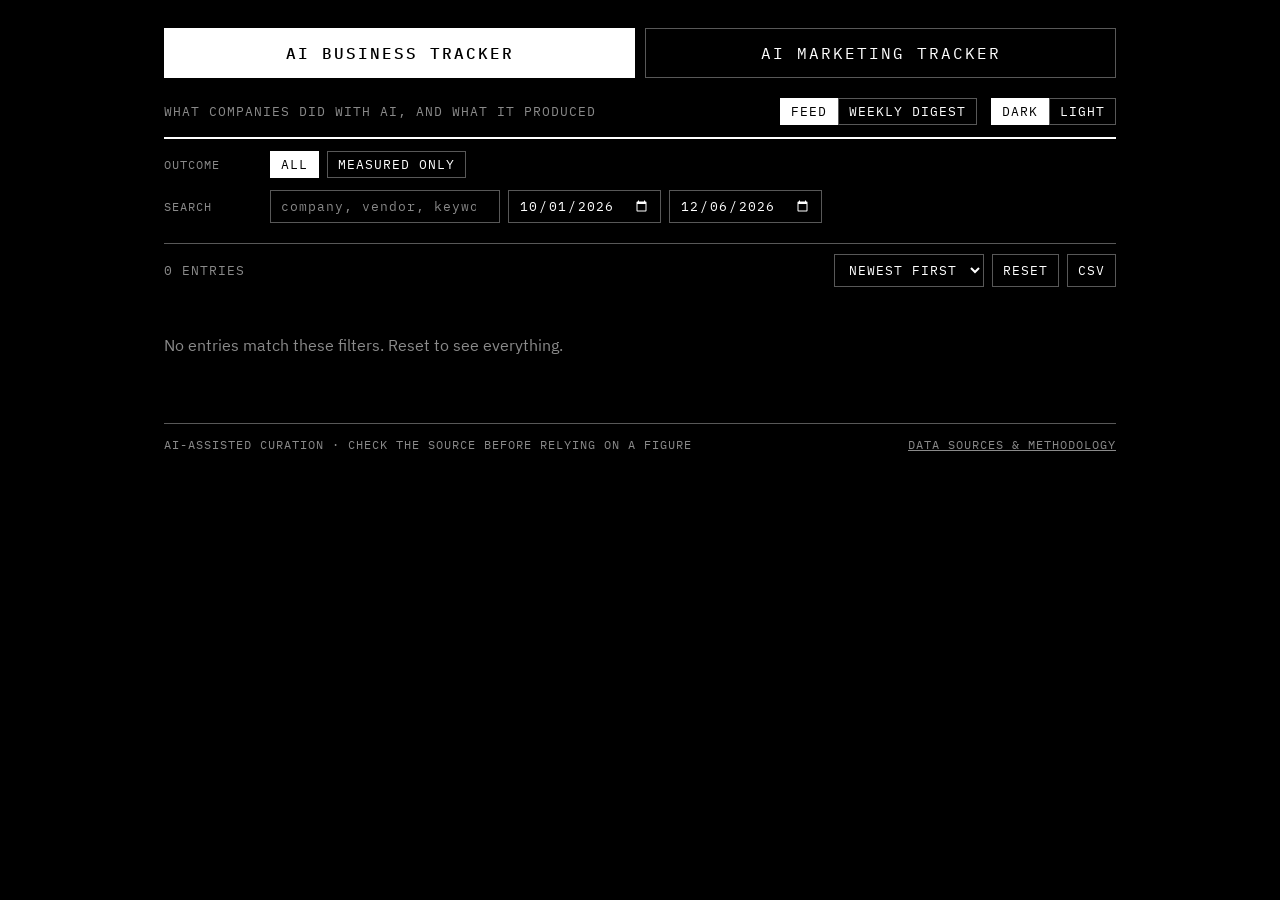
==== index.html @ cc0e954e "AI Business Tracker + AI Marketing Tracker Two trackers in one static site: a filtered feed of dated" ====
<!DOCTYPE html>
<html lang="en" data-theme="dark">
<head>
  <meta charset="UTF-8" />
  <meta name="viewport" content="width=device-width, initial-scale=1.0" />
  <title>AI Business Tracker — AI use cases, investments and marketing in global business</title>
  <meta name="description" content="A daily feed of AI use cases, programme investments and marketing moves across large global companies and the major technology vendors, with sources and measured outcomes." />
  <link rel="stylesheet" href="assets/styles.css" />
</head>
<body>
  <div class="wrap">

    <nav class="trackers" aria-label="Choose tracker">
      <button type="button" data-tracker="business" aria-pressed="true">AI BUSINESS TRACKER</button>
      <button type="button" data-tracker="marketing" aria-pressed="false">AI MARKETING TRACKER</button>
    </nav>

    <header class="masthead">
      <span class="strap" id="strap">What companies did with AI, and what it produced</span>
      <div class="toggles">
        <div class="group" role="group" aria-label="View">
          <button type="button" class="chip" data-view="feed" aria-pressed="true">FEED</button>
          <button type="button" class="chip" data-view="digest" aria-pressed="false">WEEKLY DIGEST</button>
        </div>
        <div class="group" role="group" aria-label="Theme">
          <button type="button" class="chip" data-theme-set="dark" aria-pressed="true">DARK</button>
          <button type="button" class="chip" data-theme-set="light" aria-pressed="false">LIGHT</button>
        </div>
      </div>
    </header>

    <!-- FEED VIEW -->
    <section id="view-feed">
      <button type="button" class="chip filters-toggle" id="filters-toggle" aria-expanded="false" aria-controls="filters">FILTERS</button>

      <div id="filters">
        <div id="facets"></div>

        <div class="frow">
          <span class="flabel" id="lab-search">SEARCH</span>
          <div class="chips">
            <input type="search" id="q" placeholder="company, vendor, keyword" aria-labelledby="lab-search" />
            <input type="date" id="d1" min="2026-10-01" aria-label="From date" />
            <input type="date" id="d2" min="2026-10-01" aria-label="To date" />
          </div>
        </div>
      </div>

      <div class="statusbar">
        <span id="count">LOADING…</span>
        <span class="chips">
          <select id="sort" aria-label="Sort order">
            <option value="newest">NEWEST FIRST</option>
            <option value="oldest">OLDEST FIRST</option>
            <option value="company">COMPANY A&rarr;Z</option>
          </select>
          <button type="button" class="chip" id="reset">RESET</button>
          <button type="button" class="chip" id="csv">CSV</button>
        </span>
      </div>

      <div id="feed"></div>
    </section>

    <!-- DIGEST VIEW -->
    <section id="view-digest" hidden>
      <div class="frow">
        <span class="flabel">WEEK</span>
        <div class="chips">
          <button type="button" class="chip" id="week-prev" aria-label="Previous week">&#9666;</button>
          <span class="chip" id="week-label" aria-live="polite" style="cursor:default"></span>
          <button type="button" class="chip" id="week-next" aria-label="Next week">&#9656;</button>
        </div>
        <div class="chips group" role="group" aria-label="Digest language">
          <button type="button" class="chip" data-dlang="en" aria-pressed="true">EN</button>
          <button type="button" class="chip" data-dlang="ru" aria-pressed="false">RU</button>
        </div>
      </div>

      <div class="statusbar">
        <span id="digest-count"></span>
        <span class="chips">
          <button type="button" class="chip" id="copy-text">COPY AS TEXT</button>
          <button type="button" class="chip" id="copy-md">COPY AS MARKDOWN</button>
        </span>
      </div>

      <h2 class="digest-head" id="digest-head"></h2>
      <p class="digest-intro" id="digest-intro"></p>
      <p class="digest-note" id="digest-note" hidden></p>
      <ul class="digest-list" id="digest-list"></ul>
    </section>

    <footer class="foot">
      <span>AI-ASSISTED CURATION &#183; CHECK THE SOURCE BEFORE RELYING ON A FIGURE</span>
      <span><a href="sources.html">DATA SOURCES &amp; METHODOLOGY</a></span>
    </footer>
  </div>

  <script src="assets/app.js"></script>
</body>
</html>
---- assets/styles.css ----
/* AI Business / Marketing Tracker — signage typography, strict black and white. */

@font-face {
  font-family: "Plex Mono";
  src: url("fonts/plex-mono-latin-400.woff2") format("woff2");
  font-weight: 400;
  font-display: swap;
  unicode-range: U+0000-00FF, U+0131, U+0152-0153, U+2000-206F, U+2074, U+20AC, U+2122, U+2191, U+2192, U+2197, U+2212, U+2215, U+25B8, U+25C2, U+FEFF;
}
@font-face {
  font-family: "Plex Mono";
  src: url("fonts/plex-mono-cyrillic-400.woff2") format("woff2");
  font-weight: 400;
  font-display: swap;
  unicode-range: U+0301, U+0400-045F, U+0490-0491, U+04B0-04B1, U+2116;
}
@font-face {
  font-family: "Plex Mono";
  src: url("fonts/plex-mono-latin-500.woff2") format("woff2");
  font-weight: 500;
  font-display: swap;
  unicode-range: U+0000-00FF, U+0131, U+0152-0153, U+2000-206F, U+2074, U+20AC, U+2122, U+2191, U+2192, U+2197, U+2212, U+2215, U+25B8, U+25C2, U+FEFF;
}
@font-face {
  font-family: "Plex Mono";
  src: url("fonts/plex-mono-cyrillic-500.woff2") format("woff2");
  font-weight: 500;
  font-display: swap;
  unicode-range: U+0301, U+0400-045F, U+0490-0491, U+04B0-04B1, U+2116;
}
@font-face {
  font-family: "Plex Sans";
  src: url("fonts/plex-sans-latin-400.woff2") format("woff2");
  font-weight: 400;
  font-display: swap;
  unicode-range: U+0000-00FF, U+0131, U+0152-0153, U+2000-206F, U+2074, U+20AC, U+2122, U+2212, U+2215, U+FEFF;
}
@font-face {
  font-family: "Plex Sans";
  src: url("fonts/plex-sans-cyrillic-400.woff2") format("woff2");
  font-weight: 400;
  font-display: swap;
  unicode-range: U+0301, U+0400-045F, U+0490-0491, U+04B0-04B1, U+2116;
}
@font-face {
  font-family: "Plex Sans";
  src: url("fonts/plex-sans-latin-500.woff2") format("woff2");
  font-weight: 500;
  font-display: swap;
  unicode-range: U+0000-00FF, U+0131, U+0152-0153, U+2000-206F, U+2074, U+20AC, U+2122, U+2212, U+2215, U+FEFF;
}
@font-face {
  font-family: "Plex Sans";
  src: url("fonts/plex-sans-cyrillic-500.woff2") format("woff2");
  font-weight: 500;
  font-display: swap;
  unicode-range: U+0301, U+0400-045F, U+0490-0491, U+04B0-04B1, U+2116;
}

:root {
  --font-mono: "Plex Mono", ui-monospace, "SF Mono", "Cascadia Mono", Consolas, monospace;
  --font-sans: "Plex Sans", system-ui, -apple-system, sans-serif;

  /* Dark is the default. */
  --bg: #000;
  --fg: #fff;
  --dim: #8a8a8a;
  --rule: #585858;
  --rule-strong: #8a8a8a;
}

/* Light mode is deliberately NOT a mirror of dark: secondary text goes
   near-black, because light grey on white is unreadable. Hierarchy comes
   from size and letter-spacing instead. */
html[data-theme="light"] {
  --bg: #fff;
  --fg: #000;
  --dim: #2a2a2a;
  --rule: #9a9a9a;
  --rule-strong: #4a4a4a;
}

* { box-sizing: border-box; }

html, body {
  margin: 0;
  padding: 0;
  background: var(--bg);
  color: var(--fg);
}

body {
  font-family: var(--font-mono);
  font-size: 16px;
  line-height: 1.5;
  -webkit-font-smoothing: antialiased;
}

.wrap {
  max-width: 1000px;
  margin: 0 auto;
  padding: 28px 24px 60px;
}

a { color: var(--dim); }
a:hover { color: var(--fg); }

.sans { font-family: var(--font-sans); }

/* ---------- tracker selector ---------- */

.trackers {
  display: flex;
  gap: 10px;
  margin-bottom: 20px;
}

.trackers button {
  flex: 1 1 0;
  min-width: 0;
  background: none;
  color: var(--fg);
  border: 1px solid var(--rule);
  font-family: var(--font-mono);
  font-size: 16px;
  letter-spacing: 2px;
  padding: 14px 12px;
  cursor: pointer;
  text-align: center;
}

.trackers button[aria-pressed="true"] {
  background: var(--fg);
  color: var(--bg);
  border-color: var(--fg);
  font-weight: 500;
}

/* ---------- header ---------- */

.masthead {
  display: flex;
  justify-content: space-between;
  align-items: baseline;
  gap: 14px;
  flex-wrap: wrap;
  border-bottom: 2px solid var(--fg);
  padding-bottom: 12px;
}

.strap {
  color: var(--dim);
  font-size: 13px;
  letter-spacing: 1px;
  text-transform: uppercase;
}

.toggles {
  display: flex;
  gap: 14px;
  align-items: center;
  flex-wrap: wrap;
}

.group { display: flex; }

/* ---------- chips ---------- */

.chip {
  background: none;
  color: var(--fg);
  border: 1px solid var(--rule);
  border-radius: 0;
  font-family: var(--font-mono);
  font-size: 13px;
  letter-spacing: 1px;
  padding: 4px 10px;
  cursor: pointer;
}

.chip:hover { border-color: var(--fg); }

.chip[aria-pressed="true"],
.chip.on {
  background: var(--fg);
  color: var(--bg);
  border-color: var(--fg);
}

.chip[disabled] { opacity: .45; cursor: default; }

.group .chip + .chip { border-left: none; }
.group .chip[aria-pressed="true"] + .chip { border-left: 1px solid var(--rule); }

/* ---------- filters ---------- */

.frow {
  display: flex;
  gap: 14px;
  align-items: baseline;
  margin-top: 12px;
}

.frow > .flabel {
  color: var(--dim);
  font-size: 12px;
  letter-spacing: 1px;
  flex: 0 0 92px;
  padding-top: 5px;
}

.chips {
  display: flex;
  gap: 8px;
  flex-wrap: wrap;
  min-width: 0;
}

.frow > .chips { flex: 1 1 auto; }

input[type="search"],
input[type="date"],
select {
  background: none;
  color: var(--fg);
  border: 1px solid var(--rule);
  border-radius: 0;
  font-family: var(--font-mono);
  font-size: 13px;
  letter-spacing: 1px;
  padding: 6px 10px;
}

input[type="search"] { min-width: 230px; }
input[type="search"]::placeholder { color: var(--dim); }
input[type="date"]::-webkit-calendar-picker-indicator { filter: invert(1); }
html[data-theme="light"] input[type="date"]::-webkit-calendar-picker-indicator { filter: none; }

.statusbar {
  display: flex;
  justify-content: space-between;
  align-items: center;
  gap: 14px;
  flex-wrap: wrap;
  border-top: 1px solid var(--rule);
  margin-top: 20px;
  padding-top: 10px;
  color: var(--dim);
  font-size: 13px;
  letter-spacing: 1px;
}

/* ---------- feed ---------- */

.entry {
  display: grid;
  grid-template-columns: 82px minmax(0, 1fr);
  gap: 18px;
  border-top: 1px dashed var(--rule);
  padding-top: 16px;
  margin-top: 16px;
}

.entry-date {
  color: var(--dim);
  font-size: 14px;
  letter-spacing: 1px;
  line-height: 1.45;
}

.entry-co {
  font-size: 18px;
  letter-spacing: 2px;
}

.entry-facets {
  color: var(--dim);
  font-size: 13px;
  letter-spacing: 1px;
}

.entry-body {
  font-family: var(--font-sans);
  font-size: 16px;
  line-height: 1.6;
  margin-top: 8px;
}

.field { margin-top: 12px; color: var(--dim); }
.field .flab { font-size: 12px; letter-spacing: 1px; display: block; }
.field .fval { font-family: var(--font-sans); font-size: 15px; line-height: 1.55; }

.field.outcome {
  border-left: 3px solid var(--rule-strong);
  padding-left: 12px;
}

.entry-links {
  display: flex;
  gap: 14px;
  align-items: center;
  flex-wrap: wrap;
  margin-top: 12px;
  font-size: 14px;
}

.share {
  font-size: 15px;
  line-height: 1;
  padding: 5px 11px;
}

.empty {
  font-family: var(--font-sans);
  font-size: 16px;
  color: var(--dim);
  padding: 30px 0;
}

/* ---------- digest ---------- */

.digest-head {
  font-family: var(--font-sans);
  font-size: 19px;
  font-weight: 500;
  line-height: 1.35;
  margin: 20px 0 0;
}

.digest-intro {
  font-family: var(--font-sans);
  font-size: 16px;
  line-height: 1.65;
  margin: 12px 0 0;
}

.digest-note {
  color: var(--dim);
  font-size: 12px;
  letter-spacing: 1px;
  margin-top: 12px;
}

.digest-list {
  font-family: var(--font-sans);
  font-size: 16px;
  line-height: 1.6;
  padding-left: 22px;
  margin-top: 16px;
}

.digest-list li { margin-bottom: 12px; }

.digest-group {
  list-style: none;
  margin-left: -22px;
  color: var(--dim);
  font-family: var(--font-mono);
  font-size: 12px;
  letter-spacing: 1px;
  margin-top: 18px;
  margin-bottom: 10px;
}

/* ---------- share modal ---------- */

.modal-backdrop {
  position: fixed;
  inset: 0;
  background: rgba(0, 0, 0, .72);
  display: flex;
  align-items: center;
  justify-content: center;
  padding: 24px;
  z-index: 50;
}

html[data-theme="light"] .modal-backdrop { background: rgba(0, 0, 0, .45); }

.modal {
  background: var(--bg);
  border: 1px solid var(--fg);
  max-width: 600px;
  width: 100%;
  max-height: 86vh;
  overflow-y: auto;
  padding: 20px;
}

.modal-head {
  display: flex;
  justify-content: space-between;
  align-items: center;
  gap: 12px;
  border-bottom: 1px solid var(--rule);
  padding-bottom: 10px;
}

.modal-title {
  color: var(--dim);
  font-size: 13px;
  letter-spacing: 1px;
}

.post {
  font-family: var(--font-sans);
  font-size: 16px;
  line-height: 1.65;
  margin-top: 16px;
}

.post-meta {
  font-family: var(--font-mono);
  font-size: 13px;
  letter-spacing: 1px;
  color: var(--dim);
}

.post h3 {
  font-size: 17px;
  font-weight: 500;
  line-height: 1.4;
  margin: 8px 0;
}

.post-url {
  font-family: var(--font-mono);
  font-size: 13px;
  color: var(--dim);
  word-break: break-all;
  margin-top: 12px;
}

.pending {
  font-family: var(--font-mono);
  font-size: 12px;
  letter-spacing: 1px;
  color: var(--dim);
  margin-top: 10px;
}

/* ---------- footer ---------- */

.foot {
  border-top: 1px solid var(--rule);
  margin-top: 36px;
  padding-top: 12px;
  color: var(--dim);
  font-size: 12px;
  letter-spacing: 1px;
  display: flex;
  justify-content: space-between;
  gap: 14px;
  flex-wrap: wrap;
}

/* The whole filter block is always open on a wide screen; on a phone it
   collapses so the feed is not pushed below a screenful of chips. */
.filters-toggle { display: none; }

/* ---------- mobile ---------- */

@media (max-width: 680px) {
  .wrap { padding: 18px 16px 48px; }

  .filters-toggle { display: block; width: 100%; margin-top: 14px; padding: 8px; }
  .filters-toggle[aria-expanded="false"] + #filters { display: none; }

  .trackers { flex-direction: column; }
  .trackers button { font-size: 14px; padding: 12px; }

  .frow { flex-direction: column; gap: 8px; }
  .frow > .flabel { flex: none; padding-top: 0; }

  input[type="search"] { min-width: 0; width: 100%; }

  .entry { grid-template-columns: 1fr; gap: 6px; }
  .entry-date { font-size: 13px; }
  .entry-co { font-size: 17px; letter-spacing: 1.5px; }
  .entry-facets { display: block; margin-top: 3px; }

  .modal-backdrop { padding: 12px; }
}
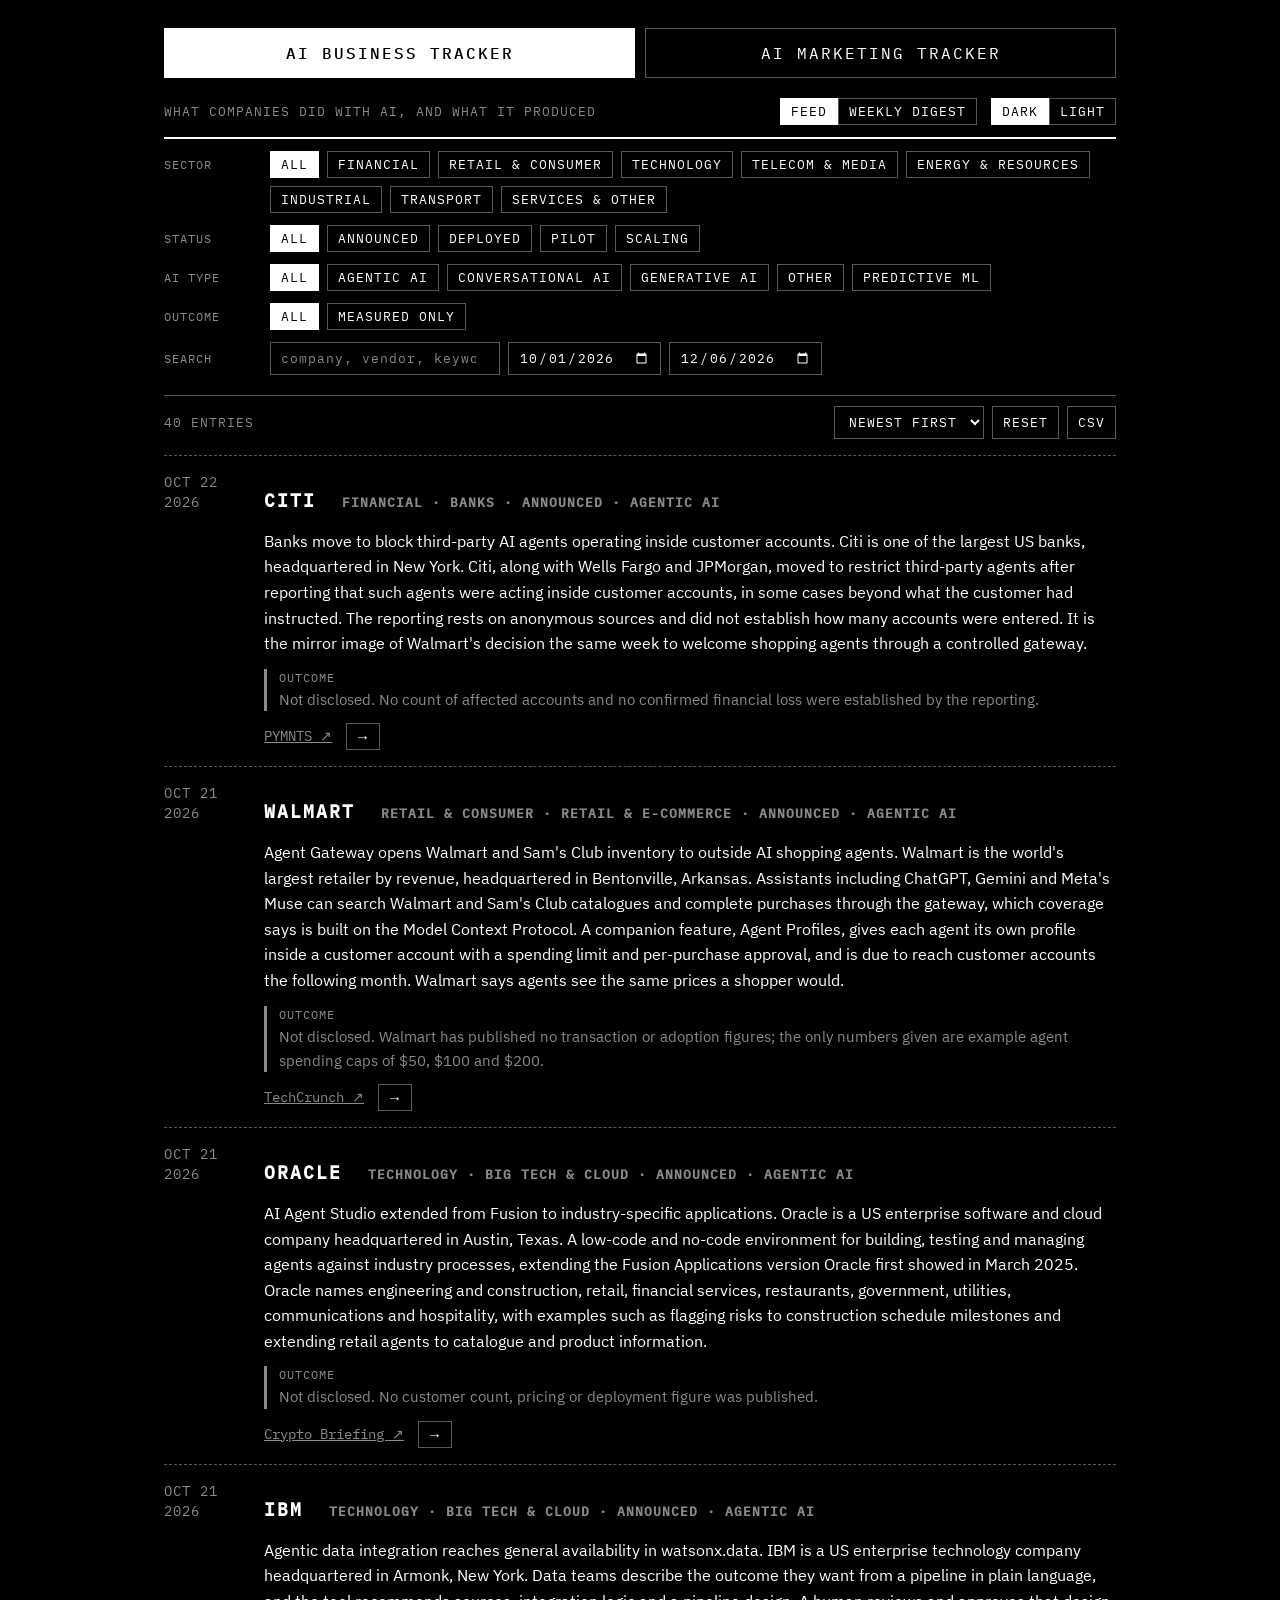
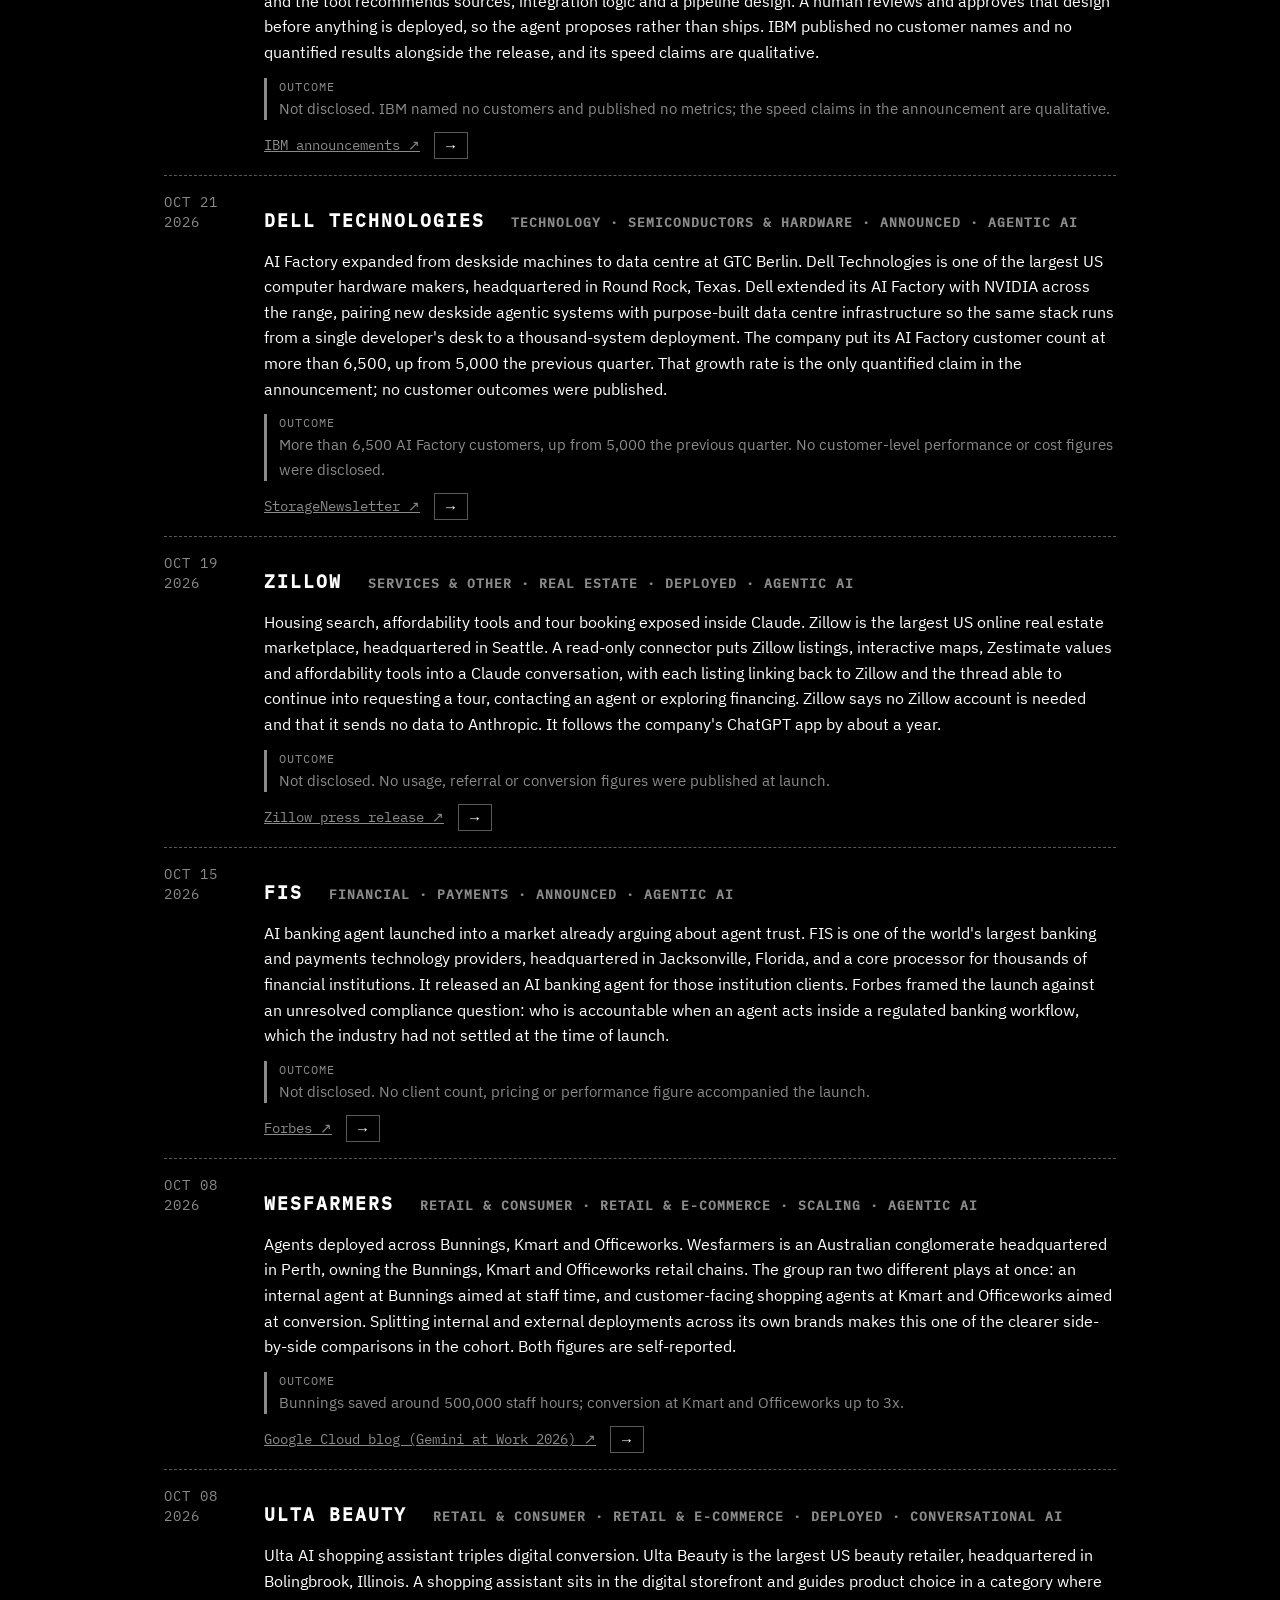
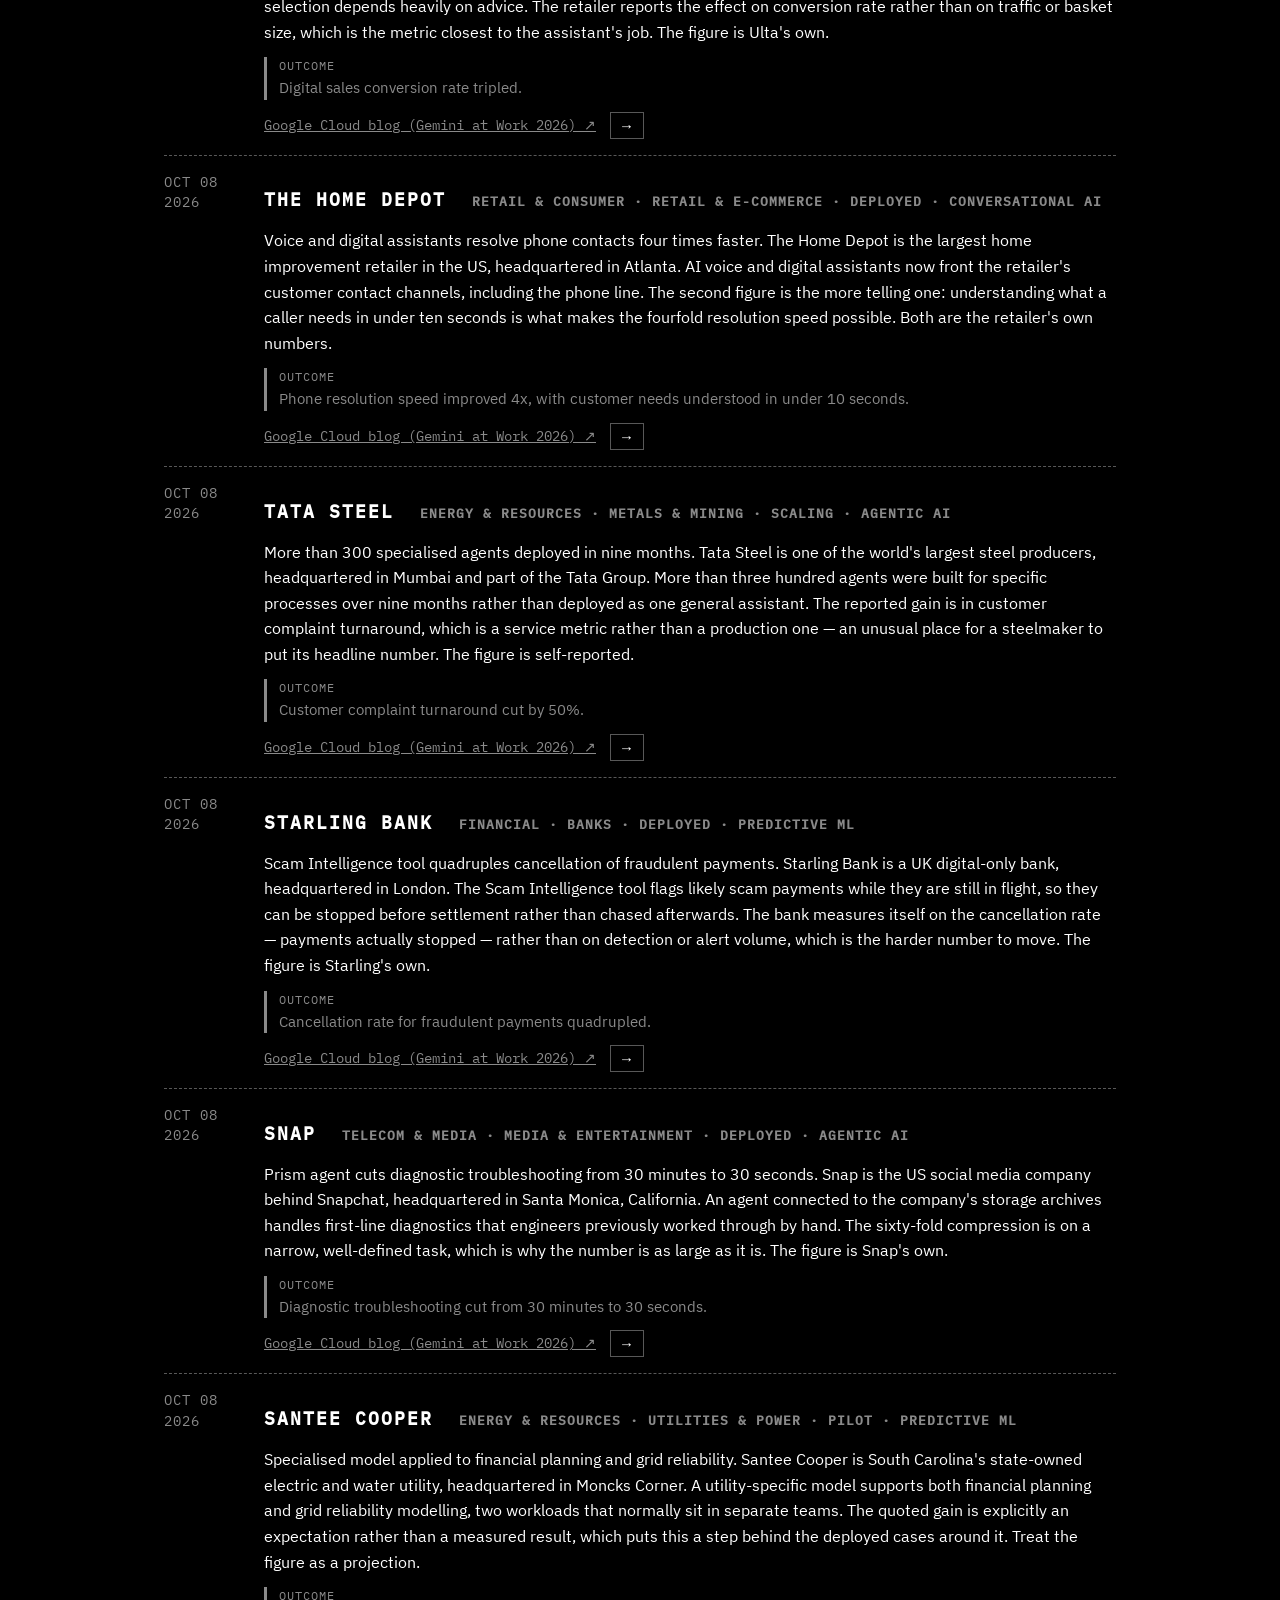
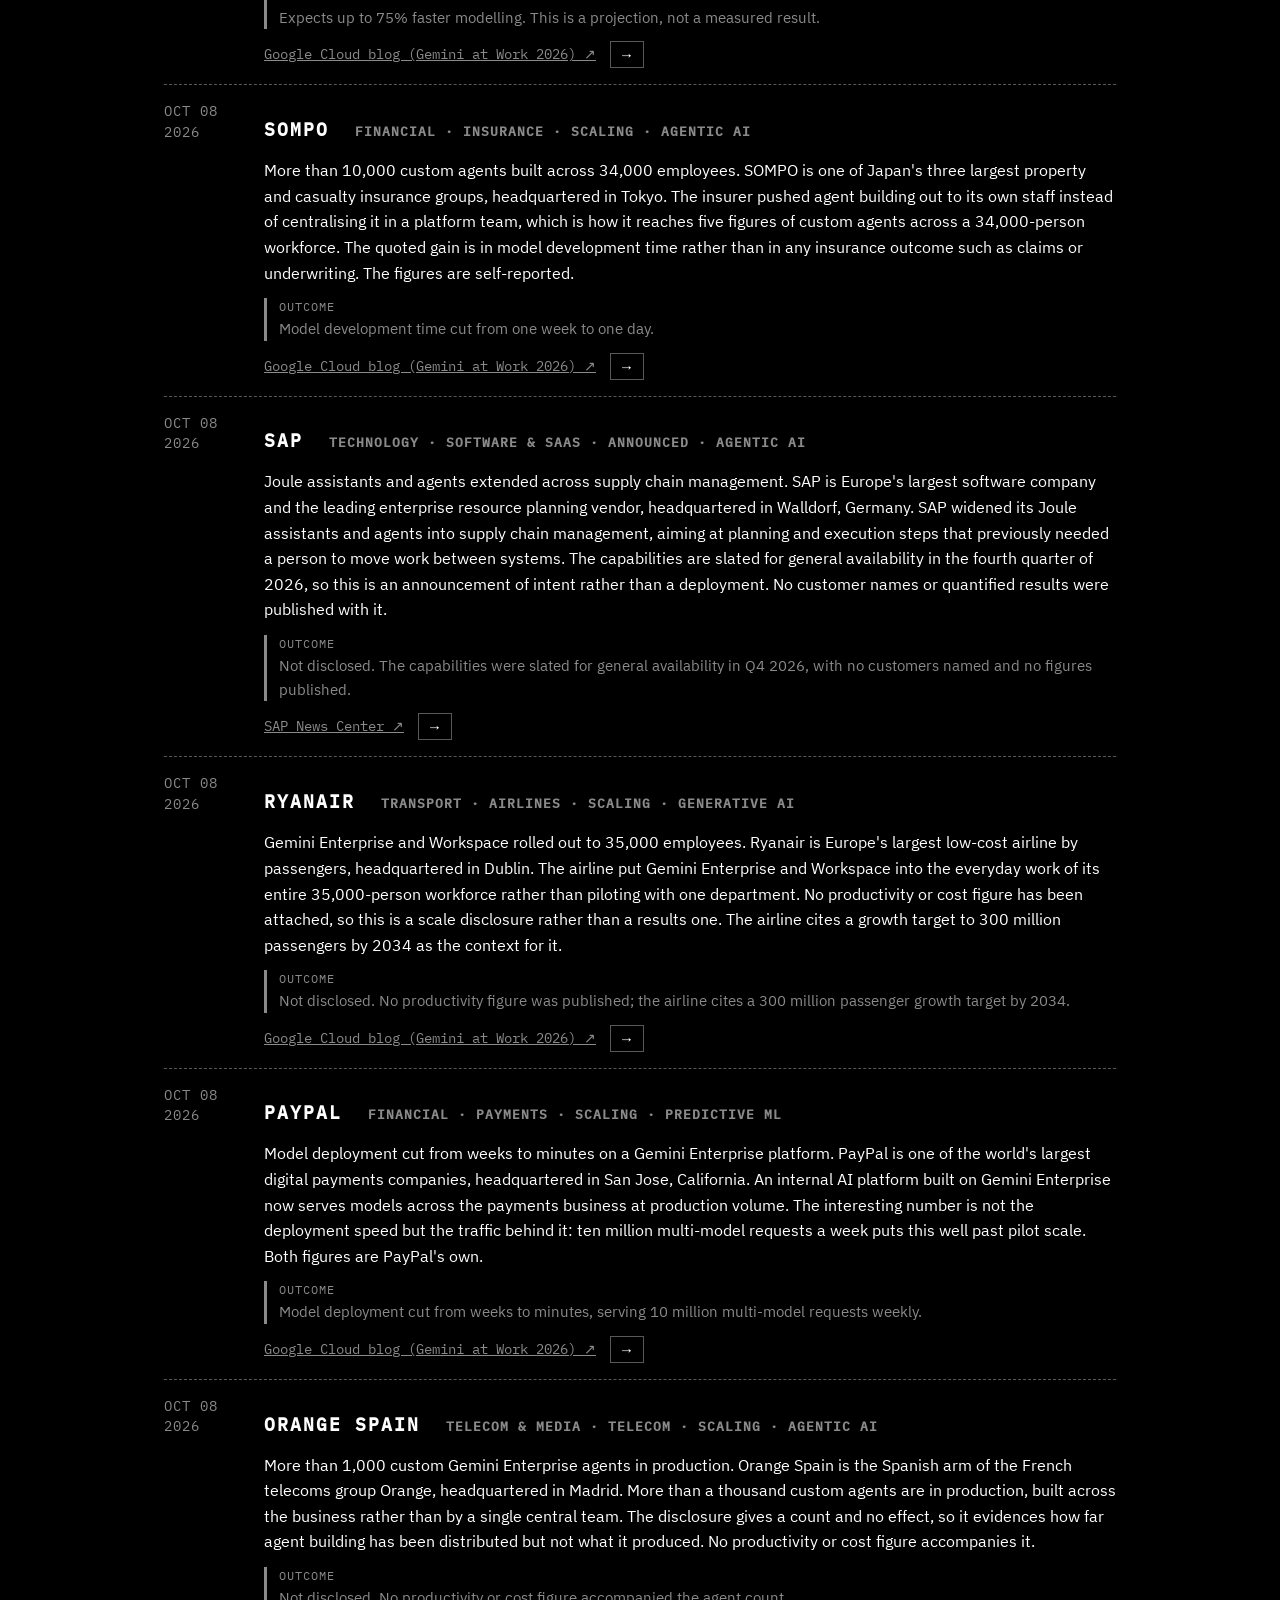
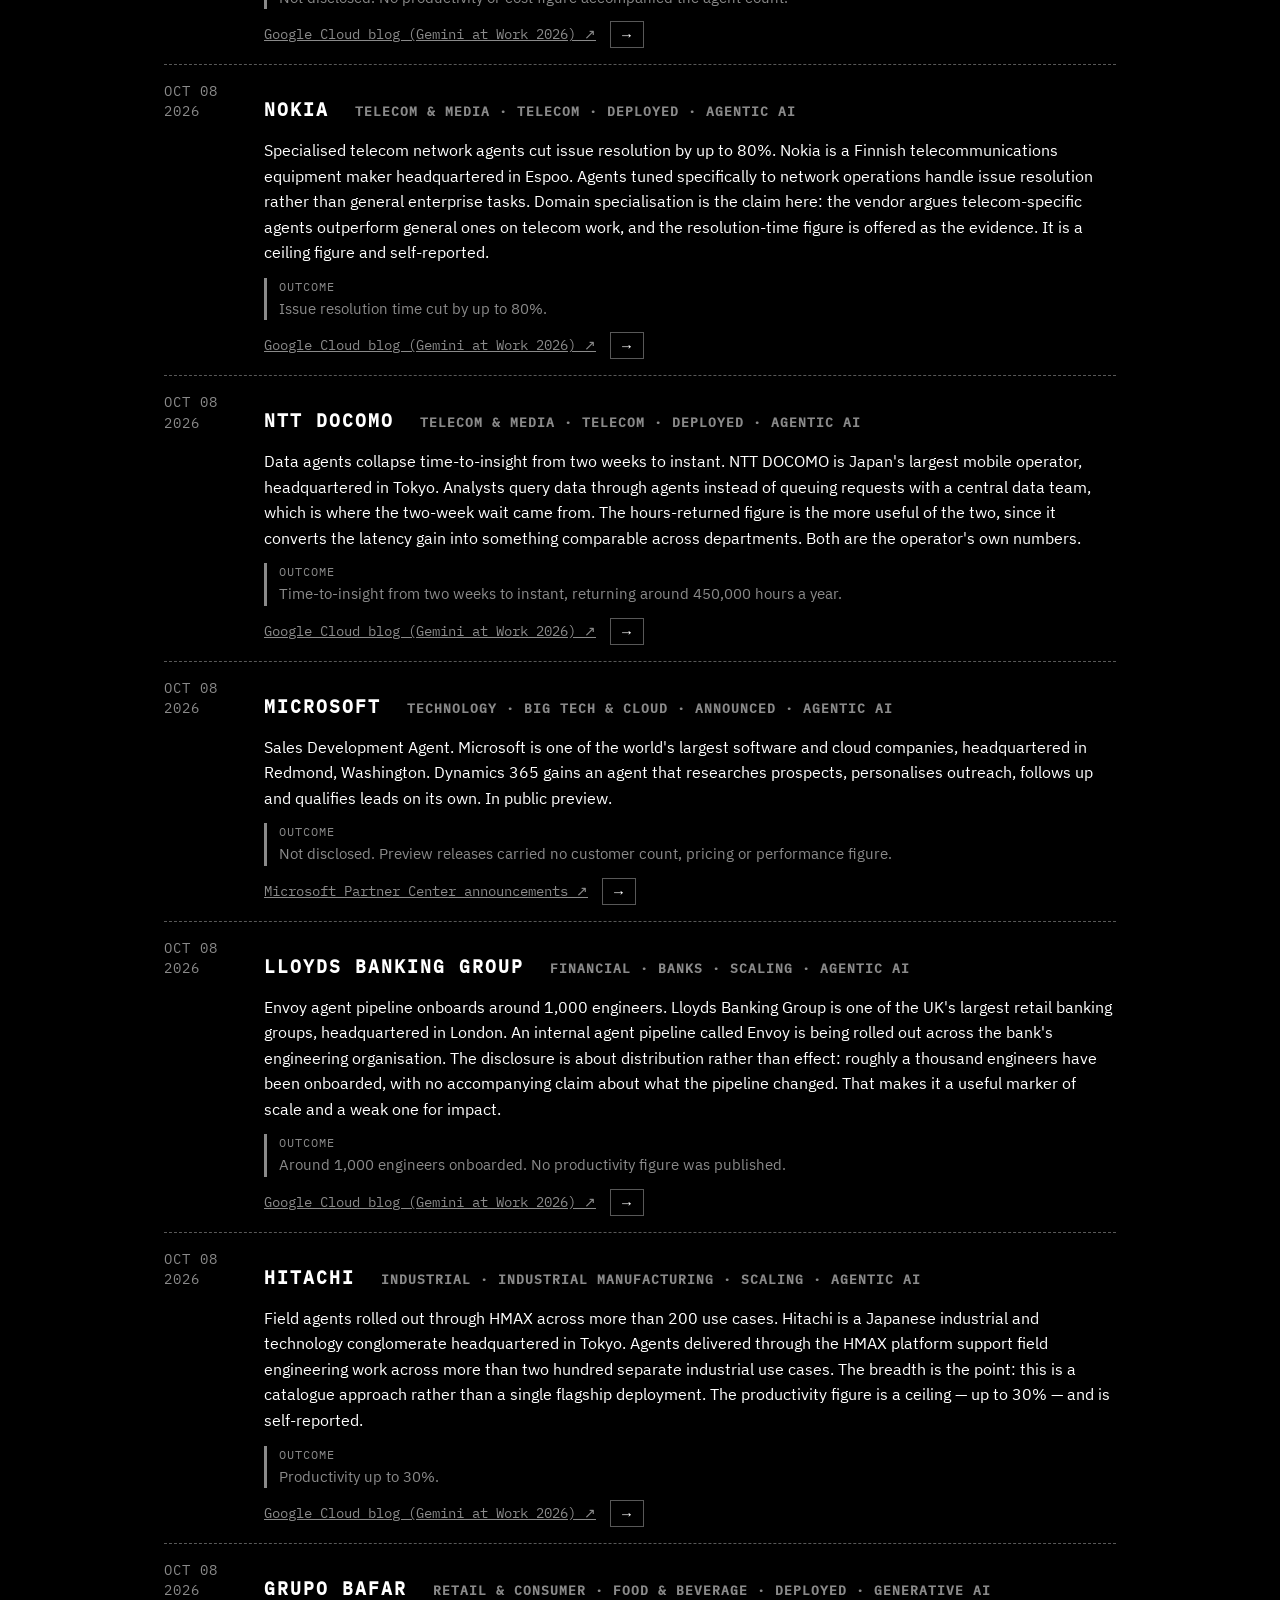
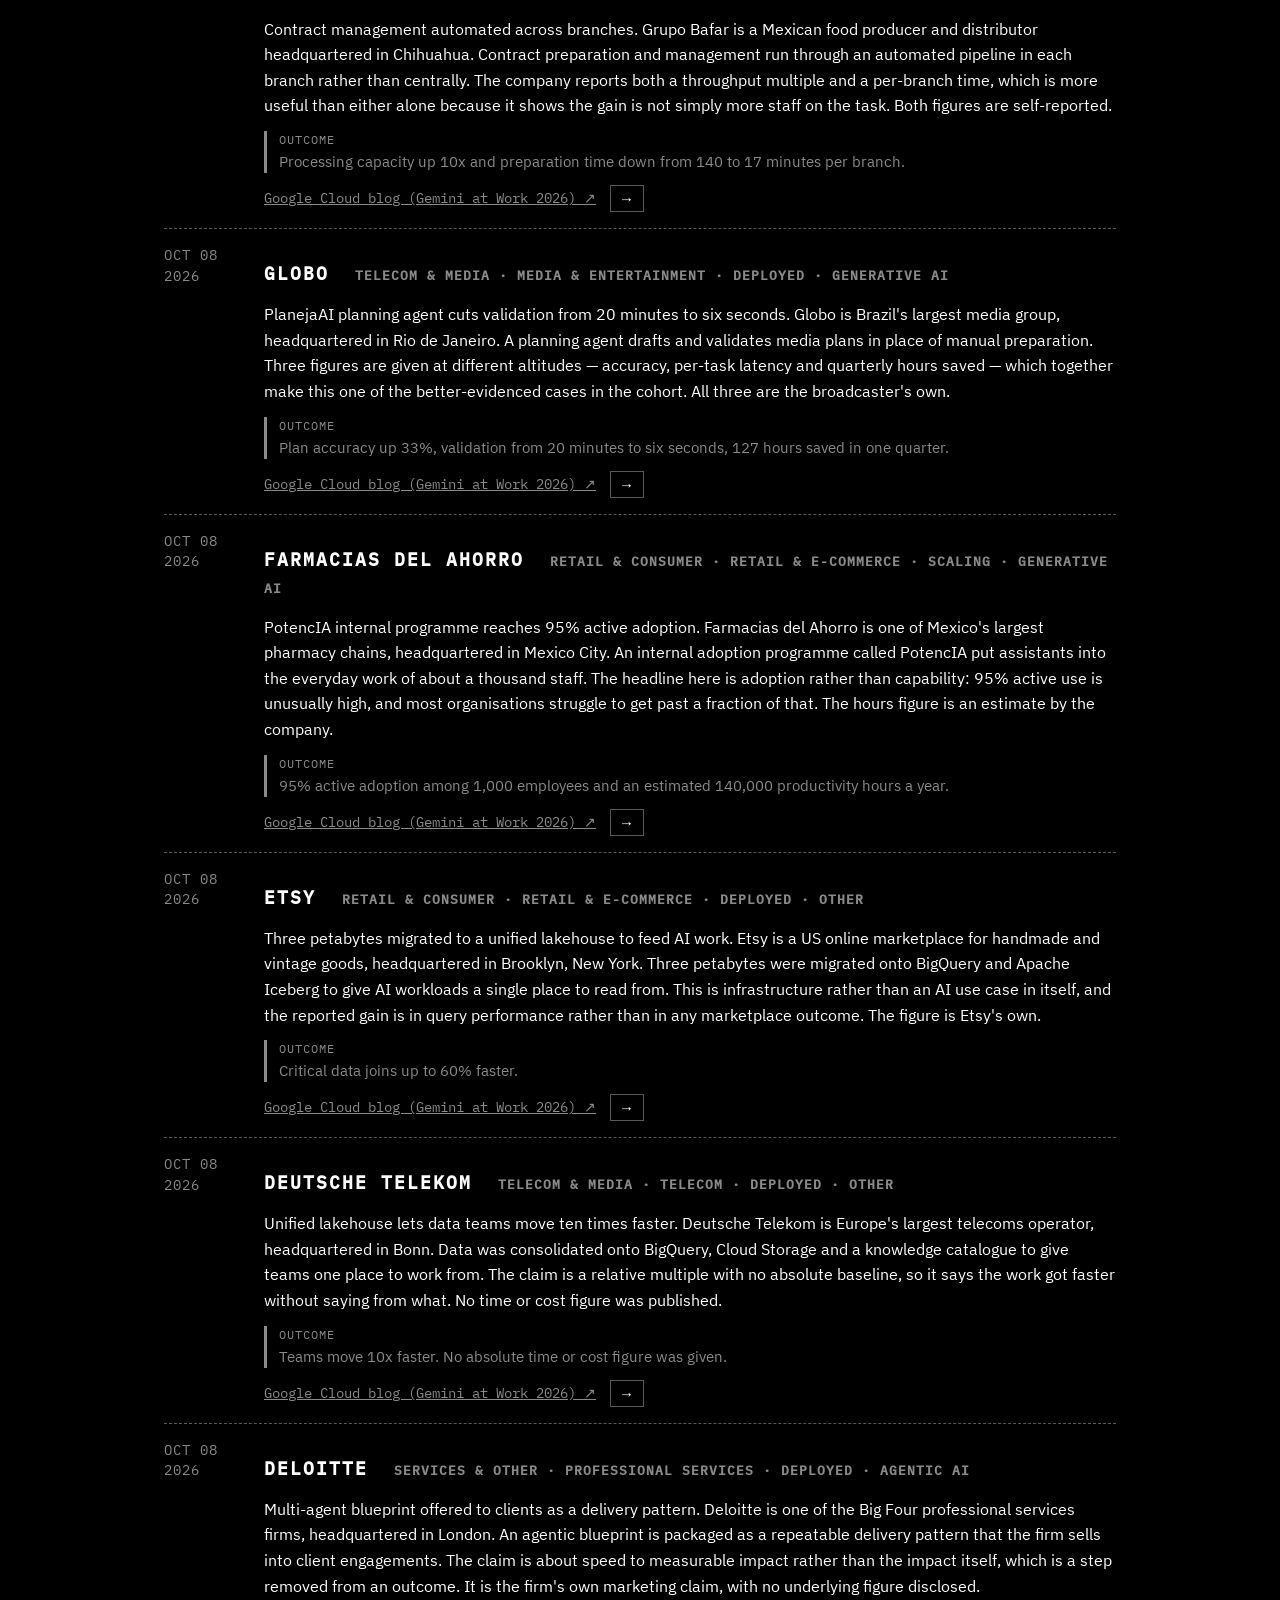
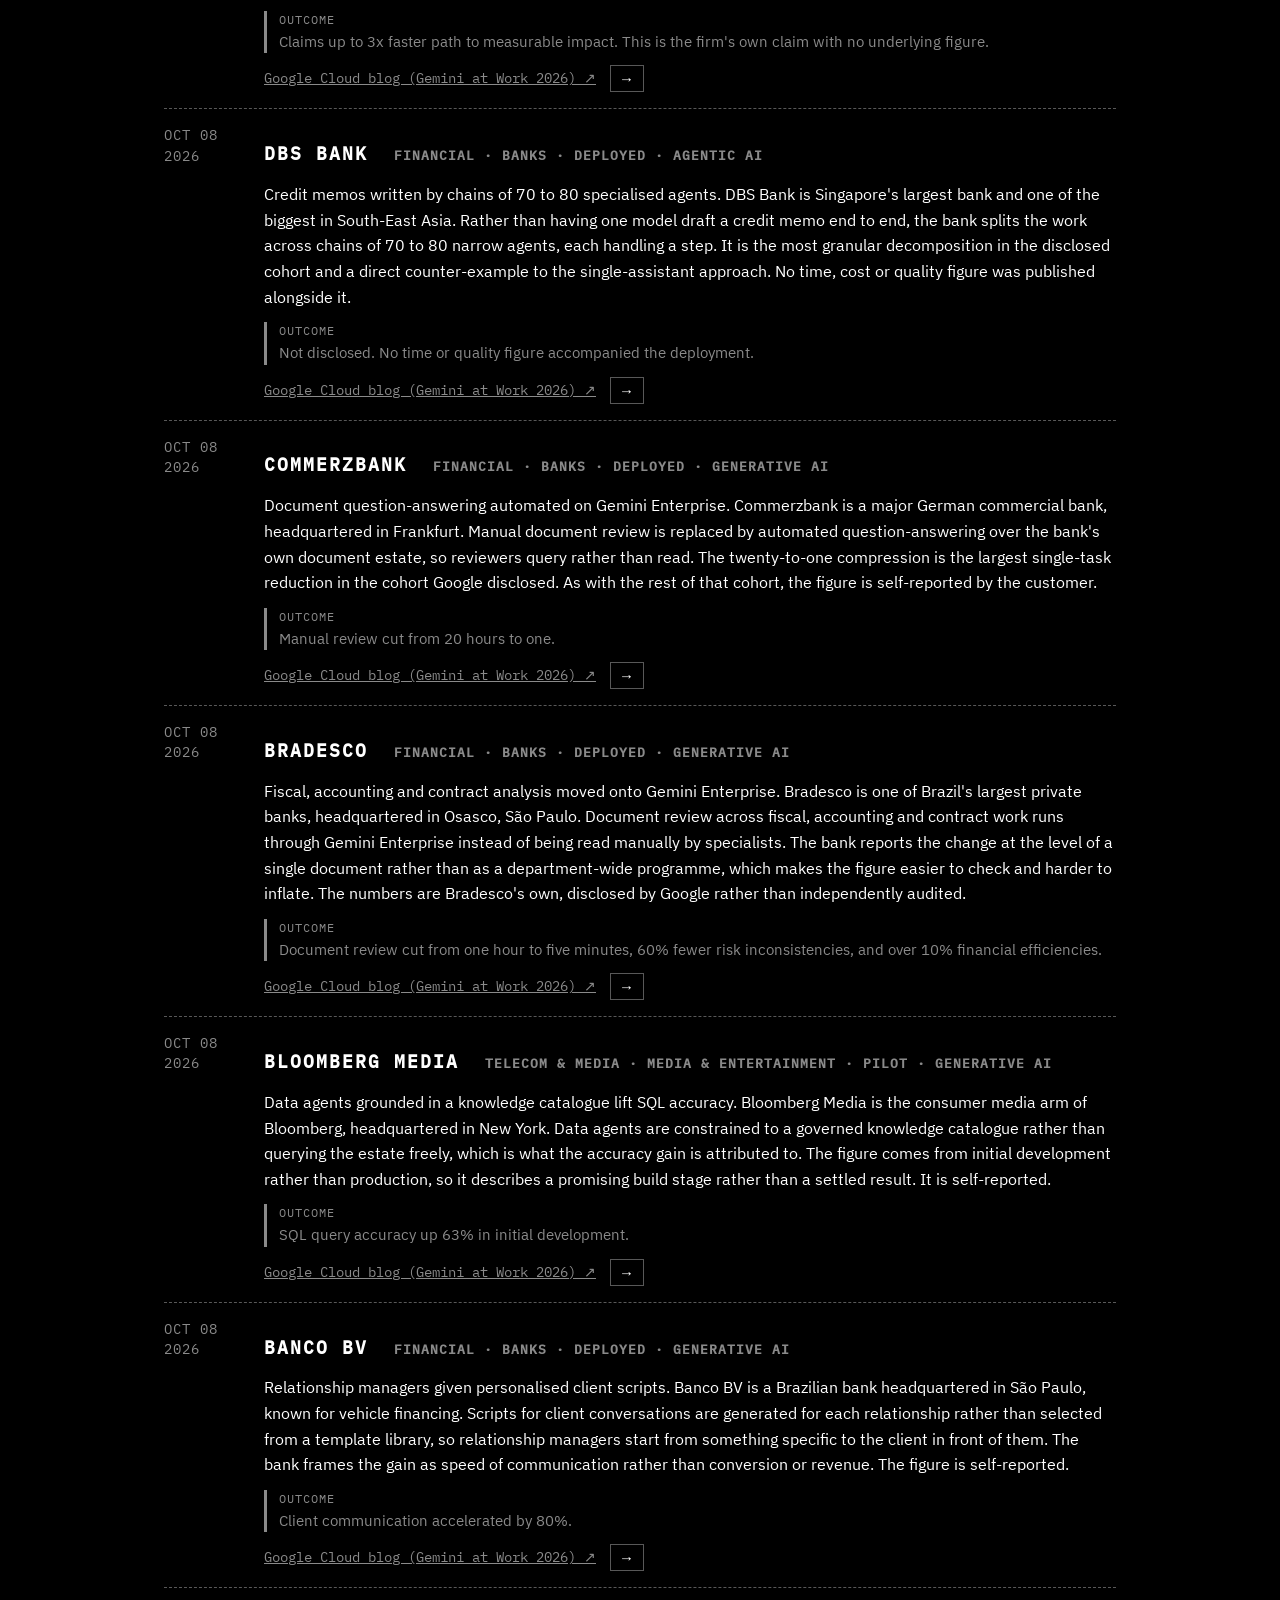
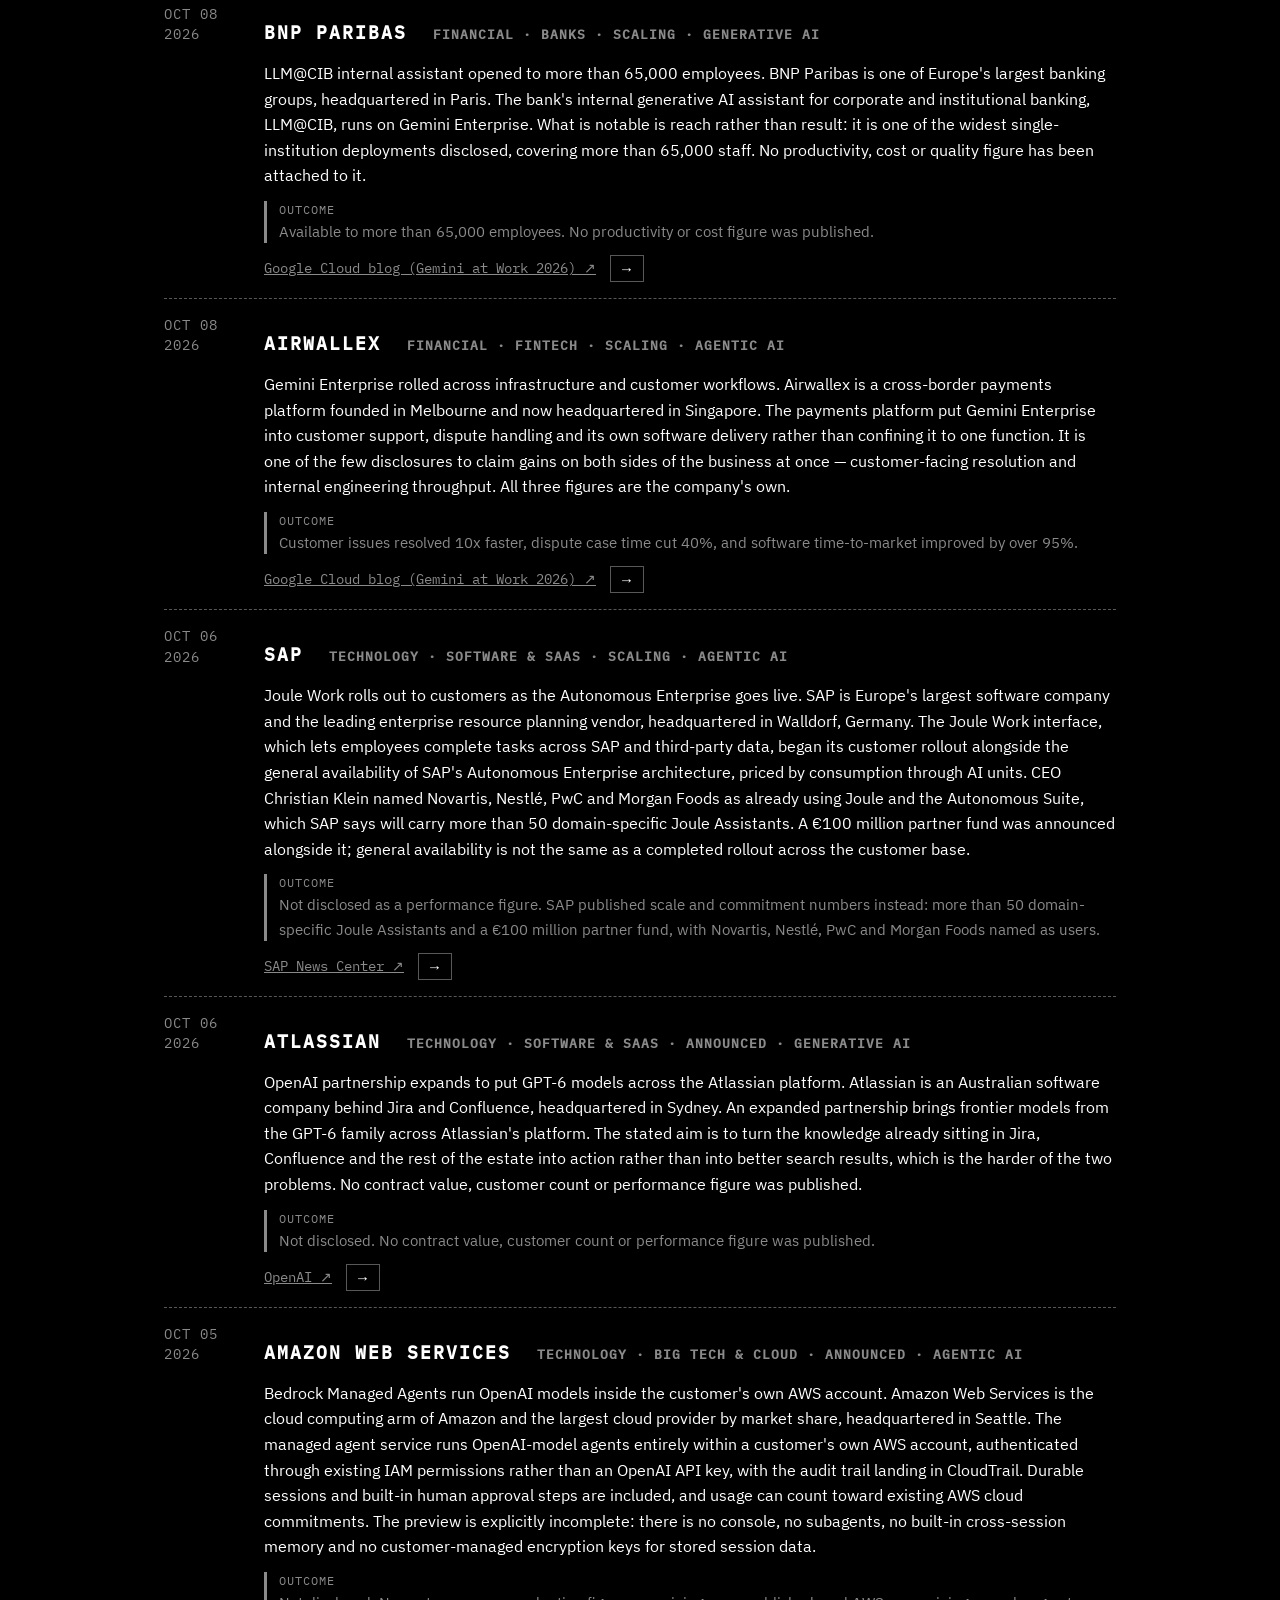
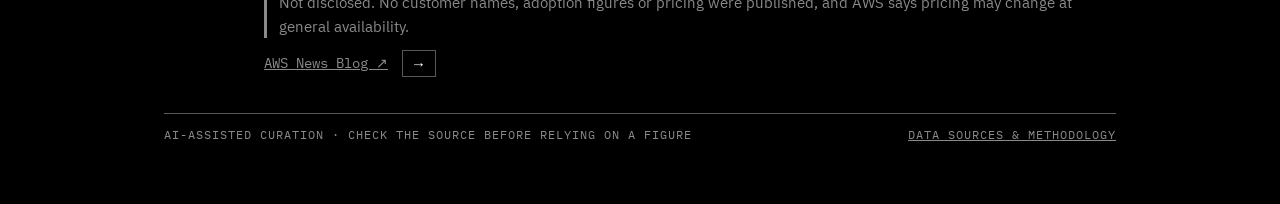
==== commit 69200781: "Identify every company in its description; share button for the weekly digest Descriptions now open " ====
--- a/index.html
+++ b/index.html
@@ -82,6 +82,7 @@
         <span class="chips">
           <button type="button" class="chip" id="copy-text">COPY AS TEXT</button>
           <button type="button" class="chip" id="copy-md">COPY AS MARKDOWN</button>
+          <button type="button" class="chip share" id="share-digest" aria-label="Share preview of this week's digest" title="Share preview of this week's digest">&#8594;</button>
         </span>
       </div>
 
